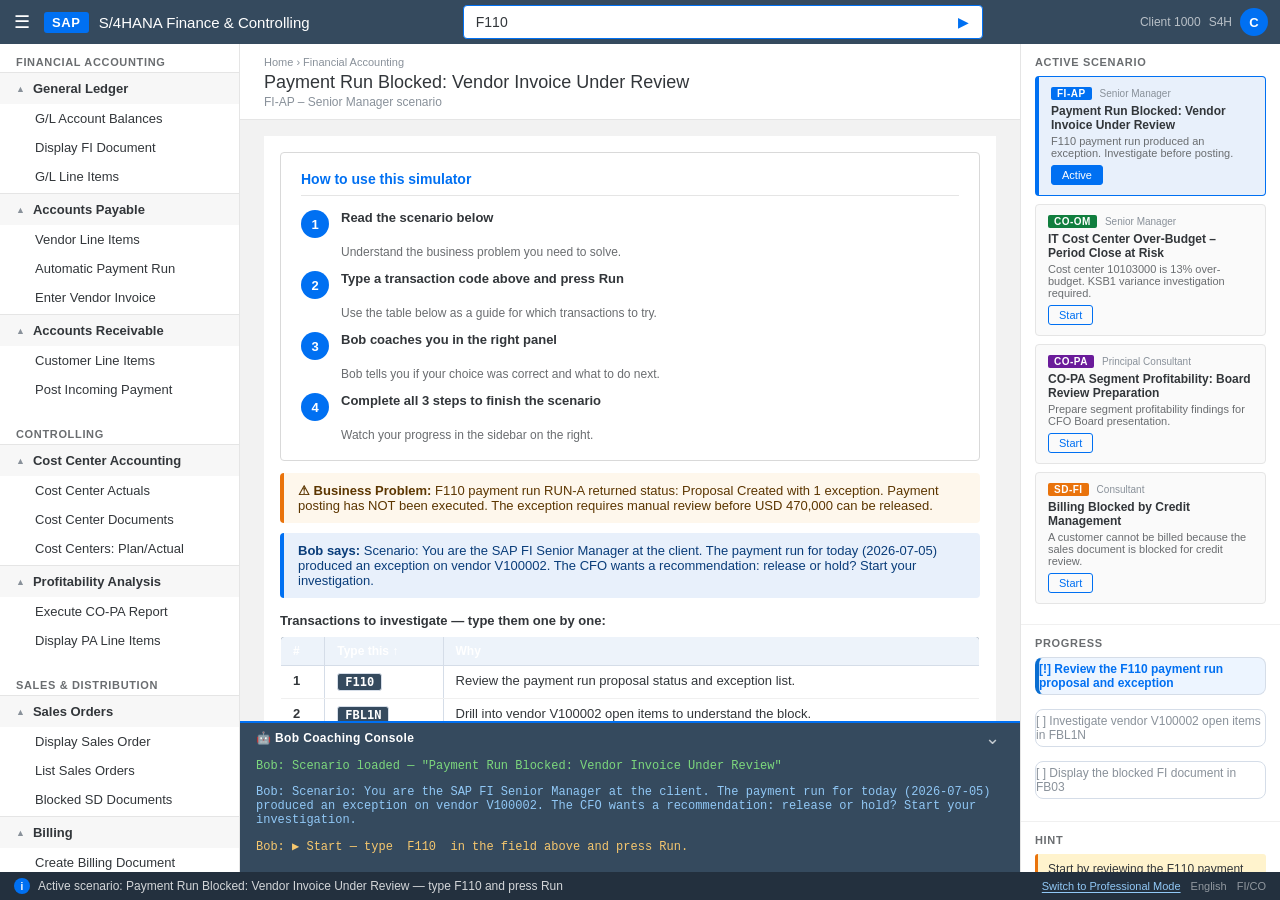
==== frontend/pages/index.html @ 7cc78877 "feat: initial commit — SAP Fiori interface + FI/CO transactions + 3 Senior Manager scenarios - Full " ====
<!DOCTYPE html>
<html lang="en">
<head>
    <meta charset="UTF-8">
    <meta name="viewport" content="width=device-width, initial-scale=1.0">
    <title>SAP S/4HANA – IBM Bob SkillBridge</title>
    <link rel="stylesheet" href="../css/styles.css?v=5.0">
    <link rel="stylesheet" href="../css/fiori.css?v=5.0">
</head>
<body class="fiori-body">

    <!-- ── FIORI SHELL BAR (top) ──────────────────────────────────────── -->
    <header class="fiori-shell-bar">
        <div class="shell-left">
            <button class="shell-menu-btn" id="menuToggleBtn" title="Toggle navigation menu">&#9776;</button>
            <span class="shell-logo">SAP</span>
            <span class="shell-app-title">S/4HANA Finance &amp; Controlling</span>
        </div>
        <div class="shell-center">
            <!-- SAP Fiori search / transaction field -->
            <div class="shell-search-wrap">
                <input
                    id="commandField"
                    class="shell-search-input"
                    type="text"
                    autocomplete="off"
                    spellcheck="false"
                    placeholder="Search apps or enter transaction code…"
                    aria-label="SAP transaction command field"
                >
                <button id="enterCommandButton" class="shell-search-btn" title="Run (Enter)">&#9654;</button>
            </div>
        </div>
        <div class="shell-right">
            <span class="shell-meta">Client 1000</span>
            <span class="shell-meta">S4H</span>
            <div class="shell-user-avatar" title="CONSULTANT01">C</div>
        </div>
    </header>

    <!-- ── MAIN LAYOUT ────────────────────────────────────────────────── -->
    <div class="fiori-layout">

        <!-- ── LEFT NAV (Fiori side navigation) ──────────────────────── -->
        <nav class="fiori-nav" id="fioriNav">
            <div class="nav-section-label">Financial Accounting</div>
            <ul class="nav-group">
                <li class="nav-group-header" data-group="fi-gl">
                    <span class="nav-icon">&#9650;</span> General Ledger
                </li>
                <li class="nav-item" data-tcode="FS10N">G/L Account Balances</li>
                <li class="nav-item" data-tcode="FB03">Display FI Document</li>
                <li class="nav-item" data-tcode="FAGLL03">G/L Line Items</li>
            </ul>
            <ul class="nav-group">
                <li class="nav-group-header" data-group="fi-ap">
                    <span class="nav-icon">&#9650;</span> Accounts Payable
                </li>
                <li class="nav-item" data-tcode="FBL1N">Vendor Line Items</li>
                <li class="nav-item" data-tcode="F110">Automatic Payment Run</li>
                <li class="nav-item" data-tcode="MIRO">Enter Vendor Invoice</li>
            </ul>
            <ul class="nav-group">
                <li class="nav-group-header" data-group="fi-ar">
                    <span class="nav-icon">&#9650;</span> Accounts Receivable
                </li>
                <li class="nav-item" data-tcode="FBL5N">Customer Line Items</li>
                <li class="nav-item" data-tcode="F-28">Post Incoming Payment</li>
            </ul>

            <div class="nav-section-label" style="margin-top:12px;">Controlling</div>
            <ul class="nav-group">
                <li class="nav-group-header" data-group="co-cca">
                    <span class="nav-icon">&#9650;</span> Cost Center Accounting
                </li>
                <li class="nav-item" data-tcode="KSB1">Cost Center Actuals</li>
                <li class="nav-item" data-tcode="KSB5">Cost Center Documents</li>
                <li class="nav-item" data-tcode="S_ALR_87013611">Cost Centers: Plan/Actual</li>
            </ul>
            <ul class="nav-group">
                <li class="nav-group-header" data-group="co-pa">
                    <span class="nav-icon">&#9650;</span> Profitability Analysis
                </li>
                <li class="nav-item" data-tcode="KE30">Execute CO-PA Report</li>
                <li class="nav-item" data-tcode="KE24">Display PA Line Items</li>
            </ul>

            <div class="nav-section-label" style="margin-top:12px;">Sales &amp; Distribution</div>
            <ul class="nav-group">
                <li class="nav-group-header" data-group="sd">
                    <span class="nav-icon">&#9650;</span> Sales Orders
                </li>
                <li class="nav-item" data-tcode="VA03">Display Sales Order</li>
                <li class="nav-item" data-tcode="VA05">List Sales Orders</li>
                <li class="nav-item" data-tcode="VKM3">Blocked SD Documents</li>
            </ul>
            <ul class="nav-group">
                <li class="nav-group-header" data-group="sd-bill">
                    <span class="nav-icon">&#9650;</span> Billing
                </li>
                <li class="nav-item" data-tcode="VF01">Create Billing Document</li>
                <li class="nav-item" data-tcode="VF04">Billing Due List</li>
            </ul>

            <!-- Separator -->
            <div class="nav-separator"></div>
            <div class="nav-section-label">Training</div>
            <ul class="nav-group">
                <li class="nav-group-header" data-group="training">
                    <span class="nav-icon">&#9650;</span> Practice Scenarios
                </li>
                <li class="nav-item" style="font-weight:700;" onclick="window.location.href='scenarios.html'">&#127919; Open Interactive Scenarios</li>
                <li class="nav-item scenario-nav-item" data-scenario="payment_run_exception">&#127381; Payment Run Blocked</li>
                <li class="nav-item scenario-nav-item" data-scenario="cost_center_overrun">&#127381; IT Cost Center Overrun</li>
                <li class="nav-item scenario-nav-item" data-scenario="copa_margin_analysis">&#127381; CO-PA Board Report</li>
                <li class="nav-item scenario-nav-item" data-scenario="billing_credit_block">&#127381; Billing Credit Block</li>
            </ul>
        </nav>

        <!-- ── CONTENT AREA ──────────────────────────────────────────── -->
        <div class="fiori-content">

            <!-- Content header (breadcrumb + title) -->
            <div class="content-header">
                <div class="content-breadcrumb" id="contentBreadcrumb">Home &rsaquo; Financial Accounting</div>
                <div class="content-title-row">
                    <h1 class="content-title" id="screenTitle">SAP S/4HANA Sandbox</h1>
                    <p  class="content-subtitle" id="screenSubtitle">Select a transaction or scenario from the menu</p>
                </div>
            </div>

            <!-- Transaction workspace -->
            <div class="content-body">
                <div id="transactionWorkspace" class="workspace-content"></div>
            </div>

            <!-- Bob coaching panel (collapsible footer-style) -->
            <div class="coach-panel" id="coachPanel">
                <div class="coach-panel-header">
                    <span class="coach-label">&#129302; Bob Coaching Console</span>
                    <button class="coach-toggle-btn" id="coachToggleBtn" title="Collapse">&#8964;</button>
                </div>
                <div id="consoleOutput" class="coach-output"></div>
            </div>
        </div>

        <!-- ── RIGHT SIDEBAR (Progress + Hints) ─────────────────────── -->
        <aside class="fiori-sidebar" id="fioriSidebar">
            <div class="sidebar-section">
                <div class="sidebar-section-title">Active Scenario</div>
                <div id="scenarioPanel"></div>
            </div>
            <div class="sidebar-section">
                <div class="sidebar-section-title">Progress</div>
                <div id="progressPanel"></div>
            </div>
            <div class="sidebar-section">
                <div class="sidebar-section-title">Hint</div>
                <p id="currentHint" class="sidebar-hint">Select a scenario from the menu to begin.</p>
            </div>
            <div class="sidebar-section">
                <div class="sidebar-section-title">Learning Objectives</div>
                <div id="learningObjectivesPanel"></div>
            </div>
            <div class="sidebar-section">
                <div class="sidebar-section-title">Quick Reference</div>
                <div id="quickReferencePanel"></div>
            </div>
        </aside>
    </div>

    <!-- ── FIORI STATUS BAR (bottom) ─────────────────────────────────── -->
    <footer class="fiori-status-bar">
        <div class="status-left">
            <span id="messageTypeIndicator" class="status-indicator status-info">i</span>
            <span id="messageBar">Ready — select a transaction from the menu or type a code above.</span>
        </div>
        <div class="status-right">
            <span id="modeToggleButton" class="status-mode-btn">Switch to Professional Mode</span>
            <span class="status-tag">English</span>
            <span class="status-tag">FI/CO</span>
        </div>
    </footer>

    <script type="module" src="../js/app/main.js?v=5.0"></script>
</body>
</html>
---- frontend/css/styles.css ----
:root {
    --bg: #eef3f8;
    --panel: #ffffff;
    --panel-soft: #f7f9fc;
    --border: #d5dde8;
    --text: #1f2d3d;
    --text-soft: #5f6f82;
    --primary: #0a6ed1;
    --primary-dark: #0854a0;
    --success: #256f3a;
    --success-bg: #eaf7ed;
    --warning: #8d6b00;
    --warning-bg: #fff8d6;
    --error: #aa0808;
    --error-bg: #ffecef;
    --info: #0a6ed1;
    --info-bg: #eaf3fc;
    --shadow: rgba(31, 45, 61, 0.08);
}

* {
    box-sizing: border-box;
}

html,
body {
    margin: 0;
    min-height: 100%;
    font-family: "Segoe UI", Arial, sans-serif;
    background: var(--bg);
    color: var(--text);
}

.training-page {
    min-height: 100vh;
}

.training-shell {
    min-height: 100vh;
    display: flex;
    flex-direction: column;
}

.training-header {
    display: flex;
    justify-content: space-between;
    align-items: center;
    gap: 16px;
    padding: 14px 18px;
    background: linear-gradient(180deg, #fdfefe 0%, #edf3fa 100%);
    border-bottom: 1px solid var(--border);
}

.training-brand {
    display: flex;
    align-items: center;
    gap: 14px;
}

.training-logo {
    display: inline-flex;
    align-items: center;
    justify-content: center;
    width: 52px;
    height: 30px;
    border-radius: 4px;
    background: linear-gradient(135deg, #009de0 0%, #0a6ed1 100%);
    color: #ffffff;
    font-weight: 700;
    letter-spacing: 0.04em;
}

.training-brand h1 {
    margin: 0;
    font-size: 22px;
}

.training-brand p,
.training-session-meta span {
    margin: 4px 0 0;
    font-size: 13px;
    color: var(--text-soft);
}

.training-session-meta {
    display: flex;
    gap: 14px;
    flex-wrap: wrap;
}

.training-command-bar {
    display: flex;
    justify-content: space-between;
    gap: 16px;
    padding: 14px 18px;
    background: #f4f8fc;
    border-bottom: 1px solid var(--border);
}

.command-entry {
    display: flex;
    align-items: end;
    gap: 10px;
    flex-wrap: wrap;
}

.command-entry label {
    display: block;
    width: 100%;
    font-size: 12px;
    color: var(--text-soft);
}

.command-entry input {
    width: 420px;
    max-width: 100%;
    height: 40px;
    padding: 8px 12px;
    border: 1px solid #aebfd3;
    border-radius: 6px;
    background: #ffffff;
    font-size: 14px;
    outline: none;
}

.command-entry input:focus {
    border-color: var(--primary);
    box-shadow: 0 0 0 2px rgba(10, 110, 209, 0.12);
}

.primary-action,
.module-button {
    height: 40px;
    padding: 0 14px;
    border: 1px solid var(--border);
    border-radius: 6px;
    background: #ffffff;
    color: var(--text);
    font-size: 14px;
    cursor: pointer;
}

.primary-action {
    background: var(--primary);
    border-color: var(--primary);
    color: #ffffff;
    font-weight: 600;
}

.module-actions {
    display: flex;
    gap: 8px;
    flex-wrap: wrap;
    align-items: center;
}

.module-button.active,
.practice-button {
    background: #dcecff;
    border-color: #9fc3eb;
    color: var(--primary-dark);
    font-weight: 600;
}

.training-main {
    flex: 1;
    display: flex;
    gap: 16px;
    padding: 16px 18px;
    overflow: hidden;
}

.training-workspace {
    flex: 1;
    display: flex;
    flex-direction: column;
    gap: 16px;
    min-width: 0;
}

.workspace-panel,
.sidebar-panel {
    background: var(--panel);
    border: 1px solid var(--border);
    border-radius: 10px;
    box-shadow: 0 4px 14px var(--shadow);
}

.workspace-panel {
    display: flex;
    flex-direction: column;
    min-height: 0;
}

.panel-header {
    padding: 14px 16px;
    border-bottom: 1px solid var(--border);
    background: var(--panel-soft);
}

.panel-header h2 {
    margin: 0;
    font-size: 18px;
}

.panel-header p {
    margin: 4px 0 0;
    font-size: 13px;
    color: var(--text-soft);
}

.workspace-content,
.conversation-output {
    padding: 16px;
    overflow: auto;
    min-height: 220px;
}

.workspace-content {
    background: #ffffff;
}

.conversation-output {
    background: #fbfcfe;
    font-family: "Courier New", Consolas, monospace;
    font-size: 13px;
    line-height: 1.6;
}

.training-sidebar {
    width: 340px;
    display: flex;
    flex-direction: column;
    gap: 14px;
    overflow: auto;
}

.sidebar-panel {
    padding: 14px;
}

.sidebar-panel h3 {
    margin: 0 0 10px;
    font-size: 13px;
    color: var(--primary-dark);
    text-transform: uppercase;
    letter-spacing: 0.04em;
}

.sidebar-panel p,
.sidebar-panel li,
.sidebar-panel div {
    font-size: 13px;
    line-height: 1.55;
}

.sidebar-list {
    margin: 0;
    padding-left: 18px;
}

.scenario-card,
.reference-item,
.progress-item {
    padding: 10px 12px;
    margin-bottom: 10px;
    border: 1px solid var(--border);
    border-radius: 8px;
    background: #ffffff;
}

.scenario-card.active,
.progress-item.active {
    background: #edf5ff;
    border-left: 4px solid var(--primary);
}

.progress-item.completed {
    background: var(--success-bg);
    border-left: 4px solid var(--success);
}

.reference-list,
.progress-list {
    display: flex;
    flex-direction: column;
}

.console-line {
    margin: 0 0 8px;
    white-space: pre-wrap;
    word-break: break-word;
}

.console-line.system {
    color: var(--text);
}

.console-line.info {
    color: var(--info);
}

.console-line.success {
    color: var(--success);
}

.console-line.warning {
    color: var(--warning);
}

.console-line.error {
    color: var(--error);
}

.console-line.prompt {
    color: #5a2c8a;
    font-weight: 600;
}

.training-status-bar {
    display: flex;
    justify-content: space-between;
    align-items: center;
    gap: 12px;
    padding: 10px 18px;
    background: #edf3fa;
    border-top: 1px solid var(--border);
    font-size: 13px;
}

.status-left,
.status-right {
    display: flex;
    align-items: center;
    gap: 10px;
    flex-wrap: wrap;
}

.status-indicator {
    display: inline-flex;
    align-items: center;
    justify-content: center;
    width: 20px;
    height: 20px;
    border-radius: 50%;
    font-size: 12px;
    font-weight: 700;
}

.status-info {
    background: var(--info-bg);
    color: var(--info);
}

.status-success {
    background: var(--success-bg);
    color: var(--success);
}

.status-warning {
    background: var(--warning-bg);
    color: var(--warning);
}

.status-error {
    background: var(--error-bg);
    color: var(--error);
}

.training-grid {
    width: 100%;
    border-collapse: collapse;
    margin-top: 12px;
    font-size: 13px;
}

.training-grid th,
.training-grid td {
    padding: 10px 12px;
    border: 1px solid var(--border);
    text-align: left;
    vertical-align: top;
}

.training-grid th {
    background: #edf3fa;
}

.training-callout {
    padding: 12px 14px;
    border-radius: 8px;
    margin-bottom: 12px;
}

.training-callout.info {
    background: var(--info-bg);
    color: var(--info);
}

.training-callout.warning {
    background: var(--warning-bg);
    color: var(--warning);
}

.training-callout.success {
    background: var(--success-bg);
    color: var(--success);
}

.training-callout.error {
    background: var(--error-bg);
    color: var(--error);
}

kbd {
    display: inline-block;
    padding: 2px 6px;
    border: 1px solid var(--border);
    border-radius: 4px;
    background: #ffffff;
    font-family: "Courier New", Consolas, monospace;
    font-size: 12px;
}

@media (max-width: 1100px) {
    .training-main,
    .training-command-bar,
    .training-header {
        flex-direction: column;
        align-items: stretch;
    }

    .training-sidebar {
        width: 100%;
    }

    .command-entry input {
        width: 100%;
    }
}

/* Made with Bob */

/* Professional Mode - SAP Selection Screen Styles */
.sap-selection-screen {
    background: #ffffff;
    padding: 20px;
    border-radius: 8px;
}

.selection-header {
    margin-bottom: 20px;
    padding-bottom: 12px;
    border-bottom: 2px solid var(--border);
}

.selection-header h3 {
    margin: 0 0 4px;
    font-size: 18px;
    color: var(--text);
}

.selection-header p {
    margin: 0;
    font-size: 13px;
    color: var(--text-soft);
}

.selection-section {
    margin-bottom: 24px;
    padding: 16px;
    background: #f9fbfd;
    border: 1px solid var(--border);
    border-radius: 6px;
}

.section-title {
    margin-bottom: 14px;
    font-size: 14px;
    font-weight: 600;
    color: var(--primary-dark);
}

.selection-fields {
    display: grid;
    grid-template-columns: repeat(auto-fit, minmax(280px, 1fr));
    gap: 12px;
}

.sap-field-row {
    display: flex;
    flex-direction: column;
    gap: 4px;
}

.sap-field-row label {
    font-size: 12px;
    color: var(--text-soft);
}

.sap-input {
    height: 32px;
    padding: 6px 10px;
    border: 1px solid #b8c7d9;
    border-radius: 4px;
    background: #ffffff;
    font-size: 13px;
    outline: none;
}

.sap-input:focus {
    border-color: var(--primary);
    box-shadow: 0 0 0 2px rgba(10, 110, 209, 0.12);
}

.sap-checkbox-row {
    display: flex;
    align-items: center;
    gap: 8px;
    padding: 6px 0;
}

.sap-checkbox-row input[type="checkbox"] {
    width: 16px;
    height: 16px;
}

.sap-checkbox-row label {
    font-size: 13px;
    color: var(--text);
}

.selection-actions {
    display: flex;
    gap: 10px;
    padding-top: 16px;
    border-top: 1px solid var(--border);
}

.sap-button {
    height: 36px;
    padding: 0 16px;
    border: 1px solid var(--border);
    border-radius: 6px;
    background: #ffffff;
    color: var(--text);
    font-size: 14px;
    cursor: pointer;
    transition: all 0.2s;
}

.sap-button:hover {
    background: #f4f7fb;
    border-color: var(--primary);
}

.sap-button-primary {
    background: var(--primary);
    border-color: var(--primary);
    color: #ffffff;
    font-weight: 600;
}

.sap-button-primary:hover {
    background: var(--primary-dark);
}

/* Result Grid Styles */
.result-grid-container {
    background: #ffffff;
    padding: 20px;
    border-radius: 8px;
}

.result-header {
    margin-bottom: 16px;
    padding-bottom: 12px;
    border-bottom: 2px solid var(--border);
}

.result-header h3 {
    margin: 0 0 4px;
    font-size: 18px;
}

.result-header p {
    margin: 0;
    font-size: 13px;
    color: var(--text-soft);
}

.sap-result-grid {
    width: 100%;
    border-collapse: collapse;
    font-size: 13px;
}

.sap-result-grid th,
.sap-result-grid td {
    padding: 10px 12px;
    border: 1px solid #d5dde8;
    text-align: left;
}

.sap-result-grid th {
    background: #edf3fa;
    font-weight: 600;
    color: var(--text);
}

.sap-result-grid tbody tr:hover {
    background: #f7faff;
}

.status-badge {
    display: inline-block;
    padding: 4px 10px;
    border-radius: 4px;
    font-size: 11px;
    font-weight: 600;
}

.status-badge.status-success {
    background: var(--success-bg);
    color: var(--success);
}

.status-badge.status-warning {
    background: var(--warning-bg);
    color: var(--warning);
}

.status-badge.status-error {
    background: var(--error-bg);
    color: var(--error);
}

.mode-toggle {
    background: #dcecff;
    border-color: #9fc3eb;
    color: var(--primary-dark);
    font-weight: 600;
}

/* ─────────────────────────────────────────────────────────────────────────────
   FI/CO MODULE STYLES
   Senior Manager / Principal Consultant preparation
   IBM Bob: SAP SkillBridge Sandbox
   ───────────────────────────────────────────────────────────────────────────── */

/* ── Module badges on command bar buttons ─────────────────────────────────── */
.module-button.fi-btn {
    border-color: #0a6ed1;
    color: #0a6ed1;
    font-weight: 600;
}
.module-button.co-btn {
    border-color: #256f3a;
    color: #256f3a;
    font-weight: 600;
}

/* ── Scenario Cards ───────────────────────────────────────────────────────── */
.scenario-card {
    border: 1px solid var(--border);
    border-radius: 6px;
    padding: 10px 12px;
    margin-bottom: 10px;
    background: var(--panel-soft);
    transition: border-color 0.15s;
}
.scenario-card.active {
    border-color: var(--primary);
    background: var(--info-bg);
}
.scenario-card-header {
    display: flex;
    align-items: center;
    gap: 8px;
    margin-bottom: 4px;
}
.scenario-module-badge {
    display: inline-block;
    padding: 2px 7px;
    border-radius: 3px;
    font-size: 10px;
    font-weight: 700;
    letter-spacing: 0.05em;
    text-transform: uppercase;
    background: var(--primary);
    color: #fff;
}
.scenario-module-badge.fiap   { background: #0a6ed1; }
.scenario-module-badge.coom   { background: #256f3a; }
.scenario-module-badge.copa   { background: #7c5cd8; }
.scenario-module-badge.sdfi   { background: #8d6b00; color: #fff; }
.scenario-level {
    font-size: 10px;
    color: var(--text-soft);
}
.scenario-summary {
    font-size: 12px;
    color: var(--text-soft);
    margin: 4px 0 8px;
}
.scenario-select-btn {
    display: inline-block;
    padding: 4px 12px;
    border: 1px solid var(--primary);
    border-radius: 4px;
    background: transparent;
    color: var(--primary);
    cursor: pointer;
    font-size: 12px;
    transition: background 0.1s, color 0.1s;
}
.scenario-select-btn:hover {
    background: var(--primary);
    color: #fff;
}
.scenario-select-btn.active {
    background: var(--primary);
    color: #fff;
    cursor: default;
}

/* ── FI/CO KPI Cards (used in F110 and KE30 result grids) ─────────────────── */
.fi-kpi-card {
    display: inline-flex;
    flex-direction: column;
    padding: 8px 16px;
    border-radius: 6px;
    border: 1px solid var(--border);
    background: var(--panel-soft);
    min-width: 160px;
    margin: 4px 8px 4px 0;
    vertical-align: top;
}
.fi-kpi-card.ok {
    border-color: var(--success);
    background: var(--success-bg);
}
.fi-kpi-card.warn {
    border-color: #c76a00;
    background: #fff5e6;
}
.fi-kpi-label {
    font-size: 11px;
    color: var(--text-soft);
    text-transform: uppercase;
    letter-spacing: 0.04em;
}
.fi-kpi-value {
    font-size: 18px;
    font-weight: 700;
    color: var(--text);
    margin: 2px 0;
}
.fi-kpi-count {
    font-size: 11px;
    color: var(--text-soft);
}

/* ── Variance Indicators ──────────────────────────────────────────────────── */
.variance-over {
    color: var(--error) !important;
    font-weight: 600;
}
.variance-under {
    color: var(--success) !important;
    font-weight: 600;
}

/* ── Status Indicators for Payment Blocks ────────────────────────────────── */
.status-blocked {
    color: var(--error);
    font-weight: 600;
}
.status-ok {
    color: var(--success);
    font-weight: 600;
}
.fi-status-ok {
    color: var(--success);
}

/* ── SAP Muted cells ─────────────────────────────────────────────────────── */
.sap-muted {
    color: var(--text-soft);
    font-style: italic;
}

/* ── Highlight row in result grids ──────────────────────────────────────── */
.highlight-row {
    background: var(--warning-bg) !important;
}

/* ── FI/CO result meta secondary row (KPI cards row) ────────────────────── */
.sap-result-meta.secondary {
    margin-top: 8px;
    display: flex;
    flex-wrap: wrap;
    gap: 8px;
}

/* ── Total row in result grids ──────────────────────────────────────────── */
.sap-grid-table tfoot .total-row {
    background: var(--panel-soft);
    font-weight: 700;
    border-top: 2px solid var(--border);
}

/* ── SAP message bars ────────────────────────────────────────────────────── */
.sap-message-bar {
    margin-top: 10px;
    padding: 7px 12px;
    border-radius: 4px;
    font-size: 12px;
    font-weight: 600;
    border-left: 4px solid var(--border);
}
.sap-message-bar.success {
    background: var(--success-bg);
    border-left-color: var(--success);
    color: var(--success);
}
.sap-message-bar.warning {
    background: var(--warning-bg);
    border-left-color: #c76a00;
    color: var(--warning);
}
.sap-message-bar.info {
    background: var(--info-bg);
    border-left-color: var(--primary);
    color: var(--primary);
}

/* ── SAP checkbox row for FBL1N ─────────────────────────────────────────── */
.sap-checkbox-row {
    display: flex;
    align-items: center;
    gap: 8px;
    padding: 6px 0;
    font-size: 13px;
}
.sap-checkbox-row input[type="checkbox"] {
    margin: 0;
    cursor: pointer;
}
.sap-checkbox-row label {
    margin-right: 8px;
    cursor: pointer;
    color: var(--text);
}

/* ── SAP short input for period range fields ─────────────────────────────── */
.sap-input.short {
    width: 70px;
}

/* ── SAP KV metadata spans ───────────────────────────────────────────────── */
.sap-kv {
    display: inline-block;
    margin-right: 16px;
    font-size: 12px;
    color: var(--text-soft);
}
.sap-kv strong {
    color: var(--text);
}

/* ── Result header layout ────────────────────────────────────────────────── */
.sap-result-header {
    margin-bottom: 12px;
    padding-bottom: 8px;
    border-bottom: 1px solid var(--border);
}
.sap-result-meta {
    display: flex;
    flex-wrap: wrap;
    gap: 4px 0;
}

/* Made with Bob – FI/CO styles for Senior Manager role preparation */

/* ── Onboarding / How-to-use box ─────────────────────────────────────────── */
.onboarding-box {
    background: var(--panel);
    border: 1px solid var(--border);
    border-radius: 8px;
    padding: 18px 20px;
    margin-bottom: 4px;
}
.onboarding-how-title {
    font-size: 14px;
    font-weight: 700;
    color: var(--primary);
    margin-bottom: 14px;
    padding-bottom: 8px;
    border-bottom: 1px solid var(--border);
}
.onboarding-how-steps {
    display: flex;
    flex-direction: column;
    gap: 12px;
}
.onboarding-how-step {
    display: flex;
    align-items: flex-start;
    gap: 12px;
}
.onboarding-how-num {
    display: flex;
    align-items: center;
    justify-content: center;
    min-width: 28px;
    height: 28px;
    background: var(--primary);
    color: #fff;
    border-radius: 50%;
    font-size: 13px;
    font-weight: 700;
    flex-shrink: 0;
}
.onboarding-how-step strong {
    font-size: 13px;
    display: block;
    margin-bottom: 2px;
}
.onboarding-how-step span {
    font-size: 12px;
    color: var(--text-soft);
}

/* ── Progress steps inside workspace ────────────────────────────────────── */
.onboarding-progress {
    display: flex;
    flex-direction: column;
    gap: 8px;
}
.onboarding-step {
    display: flex;
    align-items: center;
    gap: 10px;
    padding: 8px 12px;
    border-radius: 6px;
    font-size: 13px;
    border: 1px solid var(--border);
}
.onboarding-step.done {
    background: var(--success-bg);
    border-color: var(--success);
    color: var(--success);
}
.onboarding-step.current {
    background: var(--info-bg);
    border-color: var(--primary);
    color: var(--primary);
    font-weight: 700;
}
.onboarding-step.todo {
    background: var(--panel-soft);
    color: var(--text-soft);
}
.step-icon {
    font-size: 15px;
    min-width: 18px;
    text-align: center;
}

/* Made with Bob – onboarding styles */
---- frontend/css/fiori.css ----
/**
 * SAP Fiori-style layout for IBM Bob SAP SkillBridge
 * Replicates SAP S/4HANA Fiori Launchpad visual design
 */

/* ── Reset & base ─────────────────────────────────────────────────────────── */
* { box-sizing: border-box; margin: 0; padding: 0; }

html, body {
    height: 100%;
    font-family: "72", "72full", "SAP72", "Noto Sans", "Helvetica Neue", Arial, sans-serif;
    font-size: 14px;
    background: #f2f2f2;
    color: #32363a;
    overflow: hidden;
}

/* ── SHELL BAR ────────────────────────────────────────────────────────────── */
.fiori-shell-bar {
    position: fixed;
    top: 0; left: 0; right: 0;
    height: 44px;
    background: #354a5e;
    display: flex;
    align-items: center;
    gap: 0;
    z-index: 100;
    padding: 0;
}

.shell-left {
    display: flex;
    align-items: center;
    gap: 0;
    padding: 0 8px 0 0;
    flex-shrink: 0;
}

.shell-menu-btn {
    width: 44px;
    height: 44px;
    background: none;
    border: none;
    color: #fff;
    font-size: 18px;
    cursor: pointer;
    display: flex;
    align-items: center;
    justify-content: center;
    transition: background 0.15s;
}
.shell-menu-btn:hover { background: rgba(255,255,255,0.1); }

.shell-logo {
    background: #0070f2;
    color: #fff;
    font-size: 13px;
    font-weight: 700;
    padding: 3px 8px;
    border-radius: 3px;
    letter-spacing: 0.05em;
    margin-right: 10px;
}

.shell-app-title {
    color: #fff;
    font-size: 15px;
    font-weight: 400;
    white-space: nowrap;
}

.shell-center {
    flex: 1;
    display: flex;
    align-items: center;
    justify-content: center;
    padding: 0 12px;
}

.shell-search-wrap {
    display: flex;
    align-items: center;
    width: 100%;
    max-width: 520px;
    background: rgba(255,255,255,0.12);
    border-radius: 4px;
    border: 1px solid rgba(255,255,255,0.2);
    transition: background 0.15s;
}
.shell-search-wrap:focus-within {
    background: #fff;
    border-color: #0070f2;
}

.shell-search-input {
    flex: 1;
    background: none;
    border: none;
    outline: none;
    color: #fff;
    padding: 6px 12px;
    font-size: 14px;
    font-family: inherit;
}
.shell-search-wrap:focus-within .shell-search-input {
    color: #32363a;
}
.shell-search-input::placeholder { color: rgba(255,255,255,0.6); }
.shell-search-wrap:focus-within .shell-search-input::placeholder { color: #89919a; }

.shell-search-btn {
    width: 36px;
    height: 32px;
    background: none;
    border: none;
    color: rgba(255,255,255,0.7);
    cursor: pointer;
    font-size: 14px;
    display: flex;
    align-items: center;
    justify-content: center;
    border-radius: 0 3px 3px 0;
    transition: color 0.1s;
}
.shell-search-wrap:focus-within .shell-search-btn { color: #0070f2; }
.shell-search-btn:hover { color: #fff; }

.shell-right {
    display: flex;
    align-items: center;
    gap: 8px;
    padding: 0 12px;
    flex-shrink: 0;
}

.shell-meta {
    color: rgba(255,255,255,0.65);
    font-size: 12px;
}

.shell-user-avatar {
    width: 28px;
    height: 28px;
    background: #0070f2;
    color: #fff;
    border-radius: 50%;
    display: flex;
    align-items: center;
    justify-content: center;
    font-size: 13px;
    font-weight: 700;
    cursor: pointer;
}

/* ── MAIN LAYOUT ─────────────────────────────────────────────────────────── */
.fiori-layout {
    display: flex;
    height: calc(100vh - 44px - 28px); /* minus shell bar + status bar */
    margin-top: 44px;
    overflow: hidden;
}

/* ── LEFT NAVIGATION ─────────────────────────────────────────────────────── */
.fiori-nav {
    width: 240px;
    min-width: 240px;
    background: #fff;
    border-right: 1px solid #e5e5e5;
    overflow-y: auto;
    transition: width 0.2s, min-width 0.2s;
    flex-shrink: 0;
}

.fiori-nav.collapsed {
    width: 0;
    min-width: 0;
    overflow: hidden;
}

.nav-section-label {
    padding: 12px 16px 4px;
    font-size: 11px;
    font-weight: 700;
    text-transform: uppercase;
    letter-spacing: 0.06em;
    color: #6a6d70;
}

.nav-group {
    list-style: none;
    margin-bottom: 2px;
}

.nav-group-header {
    display: flex;
    align-items: center;
    gap: 8px;
    padding: 8px 16px;
    font-size: 13px;
    font-weight: 600;
    color: #32363a;
    cursor: pointer;
    user-select: none;
    background: #f7f7f7;
    border-top: 1px solid #e5e5e5;
    transition: background 0.1s;
}
.nav-group-header:hover { background: #e8f0fb; }

.nav-icon {
    font-size: 9px;
    color: #89919a;
    transition: transform 0.2s;
}
.nav-group.collapsed .nav-icon { transform: rotate(-90deg); }
.nav-group.collapsed .nav-item { display: none; }

.nav-item {
    padding: 7px 16px 7px 32px;
    font-size: 13px;
    color: #32363a;
    cursor: pointer;
    white-space: nowrap;
    overflow: hidden;
    text-overflow: ellipsis;
    transition: background 0.1s, color 0.1s;
    border-left: 3px solid transparent;
}
.nav-item:hover {
    background: #e8f0fb;
    color: #0070f2;
}
.nav-item.active {
    background: #e8f0fb;
    color: #0070f2;
    border-left-color: #0070f2;
    font-weight: 600;
}

.nav-item.scenario-nav-item {
    color: #6a6d70;
    font-style: normal;
}
.nav-item.scenario-nav-item:hover { color: #0070f2; }
.nav-item.scenario-nav-item.active {
    color: #0070f2;
    border-left-color: #0070f2;
    background: #e8f0fb;
}

.nav-separator {
    border-top: 2px solid #e5e5e5;
    margin: 8px 0;
}

/* ── CONTENT AREA ────────────────────────────────────────────────────────── */
.fiori-content {
    flex: 1;
    display: flex;
    flex-direction: column;
    overflow: hidden;
    background: #f2f2f2;
}

.content-header {
    background: #fff;
    padding: 12px 24px 10px;
    border-bottom: 1px solid #e5e5e5;
    flex-shrink: 0;
}

.content-breadcrumb {
    font-size: 11px;
    color: #89919a;
    margin-bottom: 4px;
}

.content-title-row {
    display: flex;
    flex-direction: column;
    gap: 2px;
}

.content-title {
    font-size: 18px;
    font-weight: 400;
    color: #32363a;
}

.content-subtitle {
    font-size: 12px;
    color: #89919a;
}

.content-body {
    flex: 1;
    overflow-y: auto;
    padding: 16px 24px;
}

/* ── BOB COACHING PANEL ──────────────────────────────────────────────────── */
.coach-panel {
    background: #354a5e;
    border-top: 2px solid #0070f2;
    flex-shrink: 0;
    max-height: 200px;
    display: flex;
    flex-direction: column;
    transition: max-height 0.2s;
}
.coach-panel.collapsed { max-height: 34px; }

.coach-panel-header {
    display: flex;
    align-items: center;
    justify-content: space-between;
    padding: 6px 16px;
    flex-shrink: 0;
    cursor: default;
}

.coach-label {
    color: #fff;
    font-size: 12px;
    font-weight: 600;
    letter-spacing: 0.03em;
}

.coach-toggle-btn {
    background: none;
    border: none;
    color: rgba(255,255,255,0.7);
    cursor: pointer;
    font-size: 18px;
    line-height: 1;
    padding: 0 4px;
    transition: transform 0.2s;
}
.coach-panel.collapsed .coach-toggle-btn { transform: rotate(180deg); }

.coach-output {
    flex: 1;
    overflow-y: auto;
    padding: 4px 16px 8px;
}
.coach-panel.collapsed .coach-output { display: none; }

/* Console lines inside coach panel */
.console-line {
    font-size: 12px;
    padding: 2px 0;
    font-family: "Courier New", monospace;
}
.console-line.success { color: #7dd87d; }
.console-line.info    { color: #91c8f6; }
.console-line.warning { color: #f6c76e; }
.console-line.error   { color: #f8a0a0; }
.console-line.prompt  { color: #c8c8c8; }
.console-line.system  { color: #a0c8e8; }

/* ── RIGHT SIDEBAR ───────────────────────────────────────────────────────── */
.fiori-sidebar {
    width: 260px;
    min-width: 260px;
    background: #fff;
    border-left: 1px solid #e5e5e5;
    overflow-y: auto;
    flex-shrink: 0;
}

.sidebar-section {
    padding: 12px 14px;
    border-bottom: 1px solid #f0f0f0;
}

.sidebar-section-title {
    font-size: 11px;
    font-weight: 700;
    text-transform: uppercase;
    letter-spacing: 0.06em;
    color: #6a6d70;
    margin-bottom: 8px;
}

.sidebar-hint {
    font-size: 12px;
    color: #32363a;
    line-height: 1.5;
    background: #fff3cd;
    border-left: 3px solid #e9730c;
    padding: 6px 10px;
    border-radius: 3px;
}

/* ── STATUS BAR ──────────────────────────────────────────────────────────── */
.fiori-status-bar {
    position: fixed;
    bottom: 0; left: 0; right: 0;
    height: 28px;
    background: #23303e;
    display: flex;
    align-items: center;
    justify-content: space-between;
    padding: 0 14px;
    z-index: 100;
}

.status-left {
    display: flex;
    align-items: center;
    gap: 8px;
}

.status-indicator {
    width: 16px;
    height: 16px;
    border-radius: 50%;
    display: flex;
    align-items: center;
    justify-content: center;
    font-size: 10px;
    font-weight: 700;
    flex-shrink: 0;
}
.status-info    { background: #0070f2; color: #fff; }
.status-success { background: #107e3e; color: #fff; }
.status-warning { background: #e9730c; color: #fff; }
.status-error   { background: #bb0000; color: #fff; }

#messageBar {
    font-size: 12px;
    color: rgba(255,255,255,0.8);
}

.status-right {
    display: flex;
    align-items: center;
    gap: 10px;
}

.status-tag {
    font-size: 11px;
    color: rgba(255,255,255,0.5);
}

.status-mode-btn {
    font-size: 11px;
    color: #91c8f6;
    cursor: pointer;
    text-decoration: underline;
    text-underline-offset: 2px;
}
.status-mode-btn:hover { color: #fff; }

/* ── WORKSPACE CONTENT (transaction screens) ─────────────────────────────── */
.workspace-content {
    min-height: 100px;
}

/* SAP-style Selection Screen */
.sap-selection-screen {
    background: #fff;
    border: 1px solid #d9d9d9;
    border-radius: 4px;
    overflow: hidden;
    max-width: 680px;
}

.sap-screen-header {
    background: #354a5e;
    color: #fff;
    padding: 8px 16px;
    display: flex;
    align-items: center;
    gap: 12px;
}

.sap-tcode {
    background: #0070f2;
    color: #fff;
    padding: 2px 8px;
    border-radius: 3px;
    font-size: 12px;
    font-weight: 700;
    font-family: monospace;
}

.sap-screen-title {
    font-size: 13px;
    font-weight: 600;
}

.sap-toolbar {
    background: #f7f7f7;
    padding: 6px 12px;
    display: flex;
    gap: 6px;
    border-bottom: 1px solid #e5e5e5;
}

.sap-btn {
    padding: 4px 14px;
    background: #fff;
    border: 1px solid #c0c0c0;
    border-radius: 3px;
    font-size: 12px;
    cursor: pointer;
    color: #32363a;
    transition: background 0.1s;
}
.sap-btn:hover { background: #e8f0fb; border-color: #0070f2; color: #0070f2; }

.sap-form-section {
    padding: 16px 20px;
}

.sap-section-title {
    font-size: 12px;
    font-weight: 700;
    color: #354a5e;
    margin-bottom: 12px;
    padding-bottom: 6px;
    border-bottom: 1px solid #e5e5e5;
}

.sap-form-row {
    display: flex;
    align-items: center;
    gap: 12px;
    margin-bottom: 8px;
}

.sap-label {
    width: 160px;
    font-size: 13px;
    color: #32363a;
    flex-shrink: 0;
    text-align: right;
}

.sap-input {
    padding: 4px 8px;
    border: 1px solid #c0c0c0;
    border-radius: 3px;
    font-size: 13px;
    font-family: monospace;
    width: 220px;
    color: #32363a;
    background: #fff;
    transition: border-color 0.1s;
}
.sap-input:focus {
    outline: none;
    border-color: #0070f2;
    box-shadow: 0 0 0 2px rgba(0,112,242,0.12);
}
.sap-input.short { width: 80px; }

.sap-hint-bar {
    background: #e8f0fb;
    padding: 7px 16px;
    font-size: 12px;
    color: #0070f2;
    border-top: 1px solid #d0e4fa;
}

/* SAP Result Grid */
.sap-result-grid {
    background: #fff;
    border: 1px solid #d9d9d9;
    border-radius: 4px;
    overflow: hidden;
}

.sap-result-header {
    background: #f7f7f7;
    padding: 10px 16px;
    border-bottom: 1px solid #e5e5e5;
}

.sap-result-meta {
    display: flex;
    flex-wrap: wrap;
    gap: 4px 0;
}
.sap-result-meta.secondary {
    margin-top: 10px;
    display: flex;
    flex-wrap: wrap;
    gap: 8px;
}

.sap-kv {
    display: inline-block;
    margin-right: 20px;
    font-size: 12px;
    color: #6a6d70;
}
.sap-kv strong { color: #32363a; }

.sap-grid-table {
    width: 100%;
    border-collapse: collapse;
    font-size: 13px;
}
.sap-grid-table thead tr {
    background: #354a5e;
    color: #fff;
}
.sap-grid-table th {
    padding: 7px 12px;
    text-align: left;
    font-weight: 600;
    font-size: 12px;
    white-space: nowrap;
}
.sap-grid-table td {
    padding: 6px 12px;
    border-bottom: 1px solid #f0f0f0;
    color: #32363a;
}
.sap-grid-table tbody tr:hover { background: #f5f9ff; }
.sap-grid-table .number { text-align: right; font-family: monospace; }
.sap-grid-table tfoot .total-row {
    background: #f7f7f7;
    font-weight: 700;
    border-top: 2px solid #d9d9d9;
}

/* Training callouts */
.training-callout {
    border-radius: 4px;
    padding: 10px 14px;
    margin-bottom: 10px;
    font-size: 13px;
    border-left: 4px solid;
}
.training-callout.info {
    background: #e8f0fb;
    border-color: #0070f2;
    color: #0a3d7a;
}
.training-callout.warning {
    background: #fef7ec;
    border-color: #e9730c;
    color: #5c3600;
}
.training-callout.success {
    background: #f0faf4;
    border-color: #107e3e;
    color: #0a4020;
}
.training-callout.error {
    background: #fff0f0;
    border-color: #bb0000;
    color: #5a0000;
}

/* Training grid (coaching mode tables) */
.training-grid {
    width: 100%;
    border-collapse: collapse;
    font-size: 13px;
    background: #fff;
    border: 1px solid #d9d9d9;
    border-radius: 4px;
    overflow: hidden;
}
.training-grid thead tr { background: #354a5e; color: #fff; }
.training-grid th { padding: 7px 12px; text-align: left; font-size: 12px; font-weight: 600; }
.training-grid td { padding: 7px 12px; border-bottom: 1px solid #f0f0f0; }
.training-grid tbody tr:hover { background: #f5f9ff; }
.training-grid kbd {
    display: inline-block;
    background: #354a5e;
    color: #fff;
    padding: 1px 7px;
    border-radius: 3px;
    font-family: monospace;
    font-size: 12px;
    font-weight: 700;
}

/* Onboarding box */
.onboarding-box {
    background: #fff;
    border: 1px solid #d9d9d9;
    border-radius: 4px;
    padding: 18px 20px;
    margin-bottom: 12px;
}
.onboarding-how-title {
    font-size: 14px;
    font-weight: 700;
    color: #0070f2;
    margin-bottom: 14px;
    padding-bottom: 8px;
    border-bottom: 1px solid #e5e5e5;
}
.onboarding-how-steps { display: flex; flex-direction: column; gap: 12px; }
.onboarding-how-step { display: flex; align-items: flex-start; gap: 12px; }
.onboarding-how-num {
    display: flex; align-items: center; justify-content: center;
    min-width: 28px; height: 28px;
    background: #0070f2; color: #fff;
    border-radius: 50%; font-size: 13px; font-weight: 700; flex-shrink: 0;
}
.onboarding-how-step strong { font-size: 13px; display: block; margin-bottom: 2px; }
.onboarding-how-step span  { font-size: 12px; color: #6a6d70; }

/* Progress steps */
.onboarding-progress { display: flex; flex-direction: column; gap: 6px; }
.onboarding-step {
    display: flex; align-items: center; gap: 10px;
    padding: 7px 12px; border-radius: 4px; font-size: 13px;
    border: 1px solid #e5e5e5;
}
.onboarding-step.done    { background: #f0faf4; border-color: #107e3e; color: #107e3e; }
.onboarding-step.current { background: #e8f0fb; border-color: #0070f2; color: #0070f2; font-weight: 700; }
.onboarding-step.todo    { background: #fafafa; color: #89919a; }
.step-icon { font-size: 14px; min-width: 18px; text-align: center; }

/* Variance */
.variance-over   { color: #bb0000 !important; font-weight: 700; }
.variance-under  { color: #107e3e !important; font-weight: 700; }
.highlight-row   { background: #fef7ec !important; }
.sap-muted       { color: #89919a; font-style: italic; }
.status-blocked  { color: #bb0000; font-weight: 700; }
.status-ok       { color: #107e3e; font-weight: 700; }
.fi-status-ok    { color: #107e3e; }

/* SAP message bar */
.sap-message-bar {
    padding: 7px 14px; font-size: 12px; font-weight: 600;
    border-left: 4px solid #e5e5e5; margin-top: 0;
}
.sap-message-bar.success { background: #f0faf4; border-color: #107e3e; color: #107e3e; }
.sap-message-bar.warning { background: #fef7ec; border-color: #e9730c; color: #5c3600; }
.sap-message-bar.info    { background: #e8f0fb; border-color: #0070f2; color: #0a3d7a; }

/* FI KPI cards */
.fi-kpi-card {
    display: inline-flex; flex-direction: column;
    padding: 8px 14px; border-radius: 4px;
    border: 1px solid #e5e5e5; background: #fafafa;
    min-width: 150px; margin: 4px 8px 4px 0; vertical-align: top;
}
.fi-kpi-card.ok   { border-color: #107e3e; background: #f0faf4; }
.fi-kpi-card.warn { border-color: #e9730c; background: #fef7ec; }
.fi-kpi-label  { font-size: 11px; color: #6a6d70; text-transform: uppercase; letter-spacing: 0.04em; }
.fi-kpi-value  { font-size: 18px; font-weight: 700; color: #32363a; margin: 2px 0; }
.fi-kpi-count  { font-size: 11px; color: #6a6d70; }

/* SAP checkbox row */
.sap-checkbox-row {
    display: flex; align-items: center; gap: 8px;
    padding: 6px 0; font-size: 13px;
}
.sap-checkbox-row input[type="checkbox"] { margin: 0; cursor: pointer; }
.sap-checkbox-row label { margin-right: 8px; cursor: pointer; }

/* Scenario cards in right sidebar */
.scenario-card {
    background: #fafafa;
    border: 1px solid #e5e5e5;
    border-radius: 4px;
    padding: 10px 12px;
    margin-bottom: 8px;
    font-size: 12px;
}
.scenario-card.active { border-color: #0070f2; background: #e8f0fb; }
.scenario-card-header { display: flex; align-items: center; gap: 8px; margin-bottom: 4px; }
.scenario-module-badge {
    display: inline-block; padding: 1px 6px; border-radius: 2px;
    font-size: 10px; font-weight: 700; text-transform: uppercase;
    background: #354a5e; color: #fff;
}
.scenario-module-badge.fiap  { background: #0070f2; }
.scenario-module-badge.coom  { background: #107e3e; }
.scenario-module-badge.copa  { background: #6a1b9a; }
.scenario-module-badge.sdfi  { background: #e9730c; }
.scenario-level   { font-size: 10px; color: #89919a; }
.scenario-summary { font-size: 11px; color: #6a6d70; margin: 3px 0 6px; }
.scenario-select-btn {
    display: inline-block; padding: 3px 10px;
    border: 1px solid #0070f2; border-radius: 3px;
    background: transparent; color: #0070f2;
    cursor: pointer; font-size: 11px;
    transition: background 0.1s;
}
.scenario-select-btn:hover { background: #0070f2; color: #fff; }
.scenario-select-btn.active { background: #0070f2; color: #fff; cursor: default; }

/* Sidebar lists */
.sidebar-list { padding-left: 16px; font-size: 12px; color: #32363a; }
.sidebar-list li { margin-bottom: 4px; }

.reference-list  { display: flex; flex-direction: column; gap: 4px; }
.reference-item  { font-size: 12px; color: #32363a; }
.reference-item kbd {
    display: inline-block; background: #354a5e; color: #fff;
    padding: 1px 6px; border-radius: 3px;
    font-family: monospace; font-size: 11px; font-weight: 700;
}

.progress-list  { display: flex; flex-direction: column; gap: 4px; }
.progress-item  { font-size: 12px; color: #89919a; padding: 4px 0; }
.progress-item.active    { color: #0070f2; font-weight: 700; }
.progress-item.completed { color: #107e3e; }

/* Made with Bob – SAP Fiori layout */
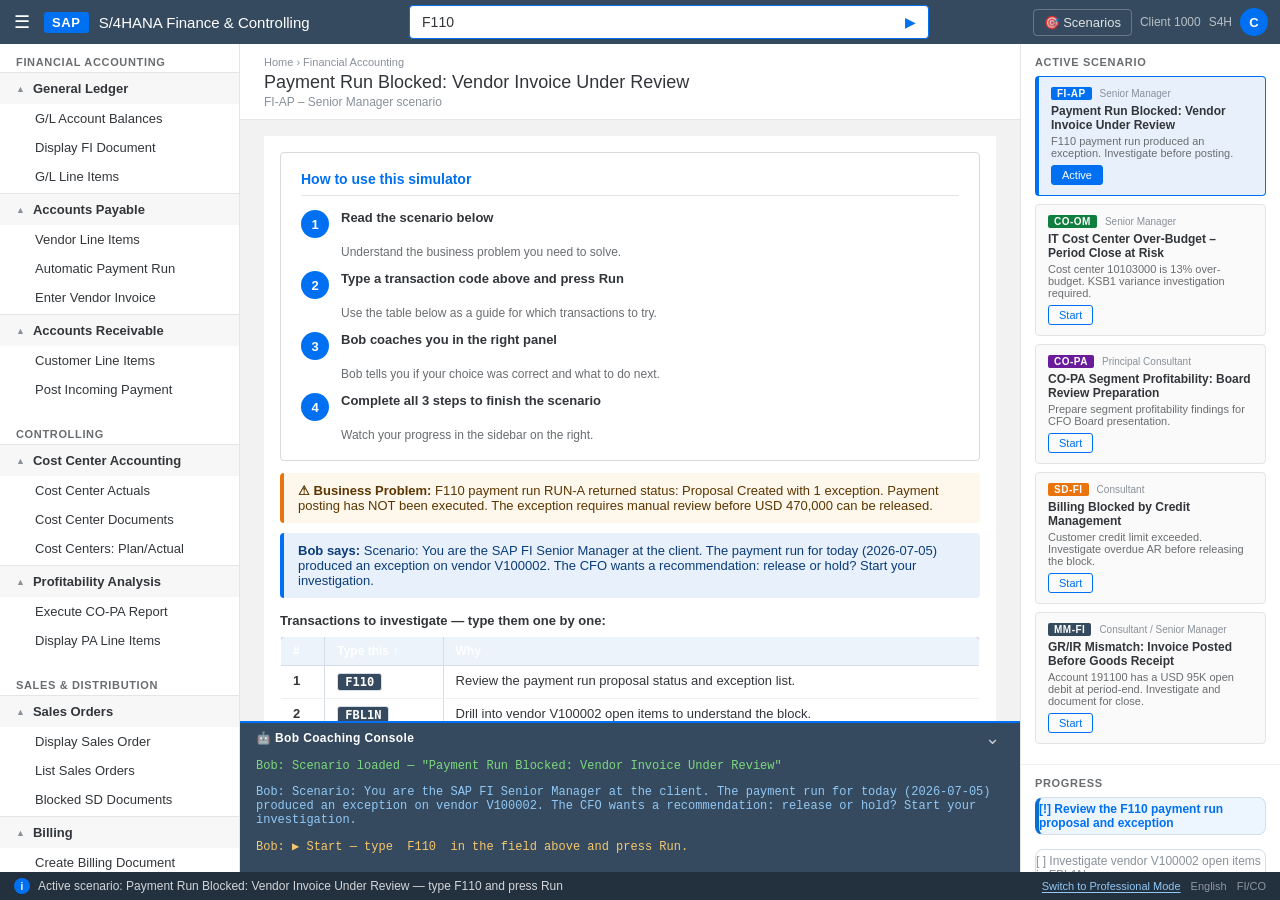
==== commit 246b1ccb: "feat: 2 new scenarios + FBL5N/MIRO + score persistence + nav improvements Scenarios (scenarios.html)" ====
--- a/frontend/pages/index.html
+++ b/frontend/pages/index.html
@@ -4,8 +4,8 @@
     <meta charset="UTF-8">
     <meta name="viewport" content="width=device-width, initial-scale=1.0">
     <title>SAP S/4HANA – IBM Bob SkillBridge</title>
-    <link rel="stylesheet" href="../css/styles.css?v=5.0">
-    <link rel="stylesheet" href="../css/fiori.css?v=5.0">
+    <link rel="stylesheet" href="../css/styles.css?v=6.0">
+    <link rel="stylesheet" href="../css/fiori.css?v=6.0">
 </head>
 <body class="fiori-body">
 
@@ -32,6 +32,9 @@
             </div>
         </div>
         <div class="shell-right">
+            <a href="scenarios.html" class="shell-scenarios-link" title="Practice Scenarios">
+                🎯 Scenarios
+            </a>
             <span class="shell-meta">Client 1000</span>
             <span class="shell-meta">S4H</span>
             <div class="shell-user-avatar" title="CONSULTANT01">C</div>
@@ -110,10 +113,11 @@
                     <span class="nav-icon">&#9650;</span> Practice Scenarios
                 </li>
                 <li class="nav-item" style="font-weight:700;" onclick="window.location.href='scenarios.html'">&#127919; Open Interactive Scenarios</li>
-                <li class="nav-item scenario-nav-item" data-scenario="payment_run_exception">&#127381; Payment Run Blocked</li>
-                <li class="nav-item scenario-nav-item" data-scenario="cost_center_overrun">&#127381; IT Cost Center Overrun</li>
-                <li class="nav-item scenario-nav-item" data-scenario="copa_margin_analysis">&#127381; CO-PA Board Report</li>
-                <li class="nav-item scenario-nav-item" data-scenario="billing_credit_block">&#127381; Billing Credit Block</li>
+                <li class="nav-item scenario-nav-item" data-scenario="payment_run_exception">&#127381; Payment Run Blocked (FI-AP)</li>
+                <li class="nav-item scenario-nav-item" data-scenario="cost_center_overrun">&#127381; IT Cost Center Overrun (CO)</li>
+                <li class="nav-item scenario-nav-item" data-scenario="copa_margin_analysis">&#127381; CO-PA Board Report (CO-PA)</li>
+                <li class="nav-item scenario-nav-item" data-scenario="billing_credit_block">&#127381; Billing Credit Block (SD-FI)</li>
+                <li class="nav-item scenario-nav-item" data-scenario="grir_mismatch_period_end">&#127381; GR/IR Mismatch (MM-FI)</li>
             </ul>
         </nav>
 
@@ -182,6 +186,6 @@
         </div>
     </footer>
 
-    <script type="module" src="../js/app/main.js?v=5.0"></script>
+    <script type="module" src="../js/app/main.js?v=6.0"></script>
 </body>
 </html>
--- a/frontend/css/fiori.css
+++ b/frontend/css/fiori.css
@@ -150,6 +150,26 @@
     font-size: 13px;
     font-weight: 700;
     cursor: pointer;
+}
+
+/* ── SHELL SCENARIOS LINK ────────────────────────────────────────────────── */
+.shell-scenarios-link {
+    display: flex;
+    align-items: center;
+    gap: 5px;
+    color: rgba(255,255,255,0.85);
+    font-size: 13px;
+    font-weight: 500;
+    text-decoration: none;
+    padding: 5px 10px;
+    border-radius: 4px;
+    border: 1px solid rgba(255,255,255,0.25);
+    transition: background 0.15s, color 0.15s;
+    white-space: nowrap;
+}
+.shell-scenarios-link:hover {
+    background: rgba(255,255,255,0.12);
+    color: #fff;
 }
 
 /* ── MAIN LAYOUT ─────────────────────────────────────────────────────────── */
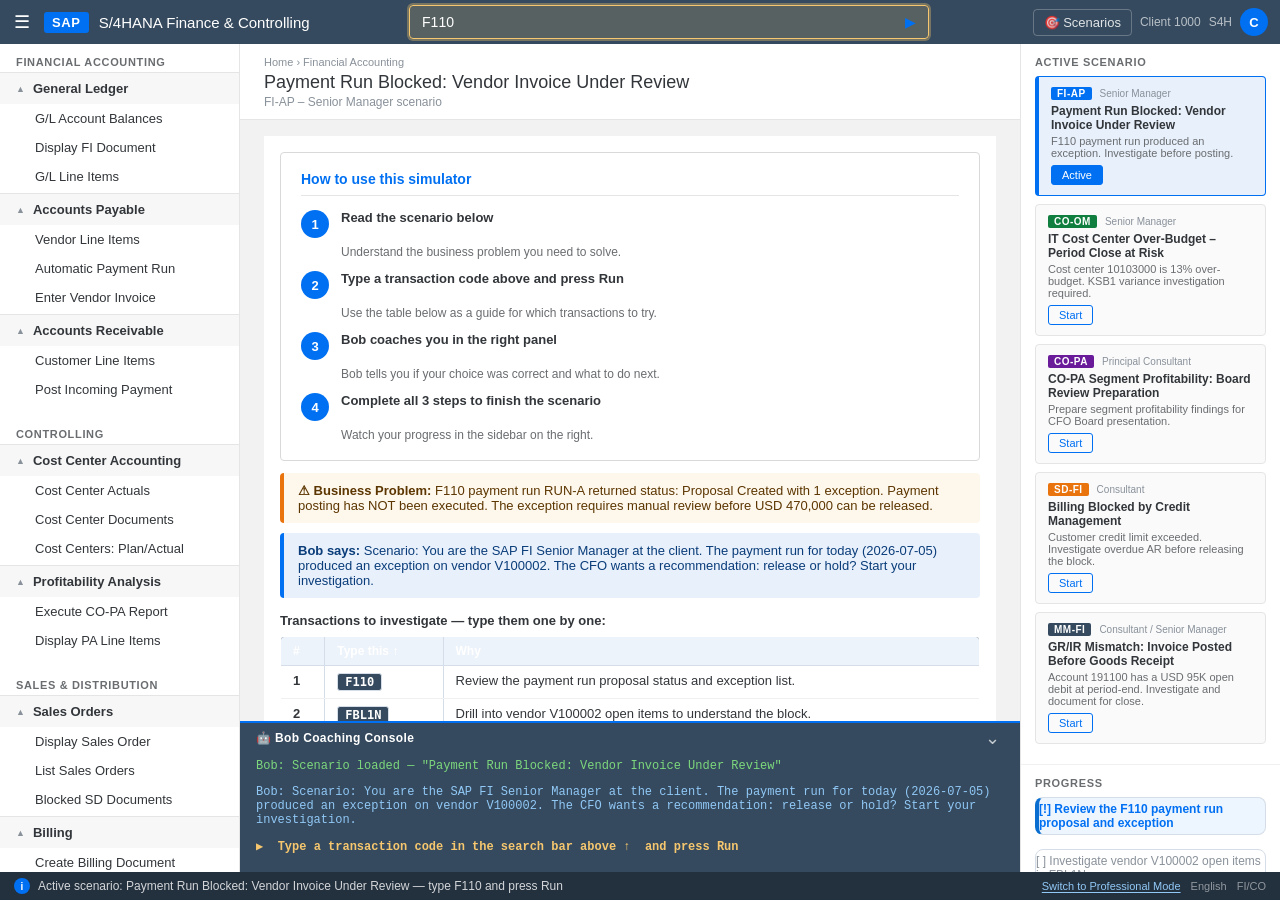
==== commit 8f3ab093: "ux: add Bob awaiting-input prompt — pulsing line + amber search bar highlight Problem: After Bob ask" ====
--- a/frontend/pages/index.html
+++ b/frontend/pages/index.html
@@ -4,8 +4,8 @@
     <meta charset="UTF-8">
     <meta name="viewport" content="width=device-width, initial-scale=1.0">
     <title>SAP S/4HANA – IBM Bob SkillBridge</title>
-    <link rel="stylesheet" href="../css/styles.css?v=6.0">
-    <link rel="stylesheet" href="../css/fiori.css?v=6.0">
+    <link rel="stylesheet" href="../css/styles.css?v=7.0">
+    <link rel="stylesheet" href="../css/fiori.css?v=7.0">
 </head>
 <body class="fiori-body">
 
@@ -186,6 +186,6 @@
         </div>
     </footer>
 
-    <script type="module" src="../js/app/main.js?v=6.0"></script>
+    <script type="module" src="../js/app/main.js?v=7.0"></script>
 </body>
 </html>
--- a/frontend/css/fiori.css
+++ b/frontend/css/fiori.css
@@ -377,6 +377,36 @@
 .console-line.error   { color: #f8a0a0; }
 .console-line.prompt  { color: #c8c8c8; }
 .console-line.system  { color: #a0c8e8; }
+
+/* ── BOB AWAITING INPUT — pulsing prompt line ──────────────────────────── */
+.console-line.awaiting-input {
+    color: #f6c76e;
+    font-weight: 700;
+    font-size: 12px;
+    margin-top: 4px;
+    display: flex;
+    align-items: center;
+    gap: 6px;
+    animation: bob-pulse 1.4s ease-in-out infinite;
+}
+@keyframes bob-pulse {
+    0%, 100% { opacity: 1; }
+    50%       { opacity: 0.45; }
+}
+
+/* Search bar highlight when Bob is waiting */
+.shell-search-wrap.bob-waiting {
+    background: rgba(246, 199, 110, 0.18) !important;
+    border-color: #f6c76e !important;
+    box-shadow: 0 0 0 2px rgba(246, 199, 110, 0.35);
+    transition: all 0.3s;
+}
+.shell-search-wrap.bob-waiting .shell-search-input {
+    color: #fff !important;
+}
+.shell-search-wrap.bob-waiting .shell-search-input::placeholder {
+    color: rgba(246, 199, 110, 0.85) !important;
+}
 
 /* ── RIGHT SIDEBAR ───────────────────────────────────────────────────────── */
 .fiori-sidebar {
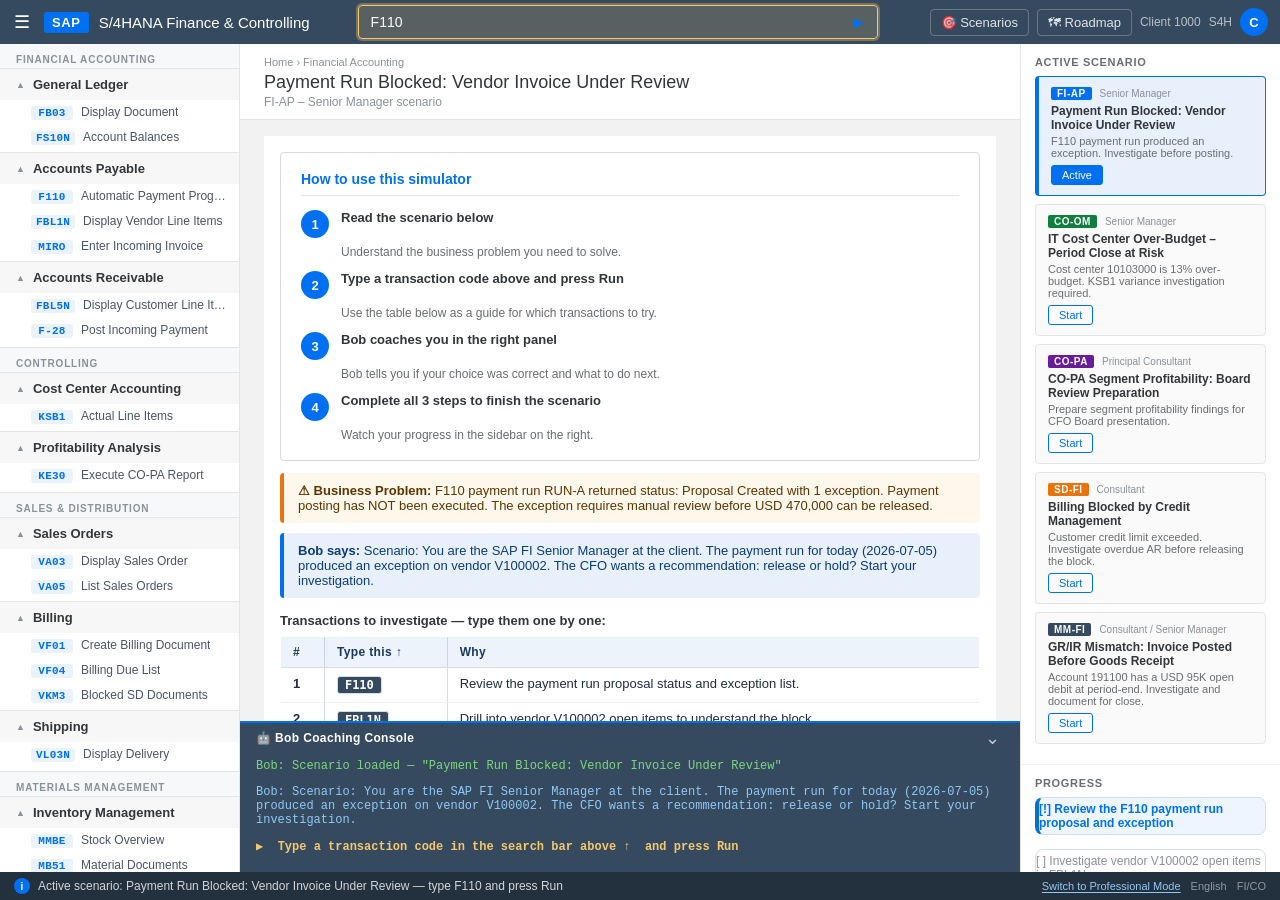
==== commit 627a34f6: "feat: SAP Menu Tree 3-level nav + Transaction Roadmap page Left navigation (index.html): - Rebuilt w" ====
--- a/frontend/pages/index.html
+++ b/frontend/pages/index.html
@@ -4,8 +4,8 @@
     <meta charset="UTF-8">
     <meta name="viewport" content="width=device-width, initial-scale=1.0">
     <title>SAP S/4HANA – IBM Bob SkillBridge</title>
-    <link rel="stylesheet" href="../css/styles.css?v=7.0">
-    <link rel="stylesheet" href="../css/fiori.css?v=7.0">
+    <link rel="stylesheet" href="../css/styles.css?v=8.0">
+    <link rel="stylesheet" href="../css/fiori.css?v=8.0">
 </head>
 <body class="fiori-body">
 
@@ -32,9 +32,8 @@
             </div>
         </div>
         <div class="shell-right">
-            <a href="scenarios.html" class="shell-scenarios-link" title="Practice Scenarios">
-                🎯 Scenarios
-            </a>
+            <a href="scenarios.html" class="shell-scenarios-link" title="Practice Scenarios">🎯 Scenarios</a>
+            <a href="roadmap.html" class="shell-scenarios-link" title="Transaction Roadmap">🗺 Roadmap</a>
             <span class="shell-meta">Client 1000</span>
             <span class="shell-meta">S4H</span>
             <div class="shell-user-avatar" title="CONSULTANT01">C</div>
@@ -44,81 +43,174 @@
     <!-- ── MAIN LAYOUT ────────────────────────────────────────────────── -->
     <div class="fiori-layout">
 
-        <!-- ── LEFT NAV (Fiori side navigation) ──────────────────────── -->
+        <!-- ── LEFT NAV — SAP Menu Tree (3 levels: module → sub-area → tcode) ── -->
         <nav class="fiori-nav" id="fioriNav">
-            <div class="nav-section-label">Financial Accounting</div>
+
+            <!-- ── FINANCIAL ACCOUNTING ──────────────────────────────────── -->
+            <div class="nav-module-label">Financial Accounting</div>
+
             <ul class="nav-group">
                 <li class="nav-group-header" data-group="fi-gl">
                     <span class="nav-icon">&#9650;</span> General Ledger
                 </li>
-                <li class="nav-item" data-tcode="FS10N">G/L Account Balances</li>
-                <li class="nav-item" data-tcode="FB03">Display FI Document</li>
-                <li class="nav-item" data-tcode="FAGLL03">G/L Line Items</li>
-            </ul>
+                <li class="nav-subitem" data-tcode="FB03">
+                    <span class="nav-tcode">FB03</span>
+                    <span class="nav-tdesc">Display Document</span>
+                </li>
+                <li class="nav-subitem" data-tcode="FS10N">
+                    <span class="nav-tcode">FS10N</span>
+                    <span class="nav-tdesc">Account Balances</span>
+                </li>
+            </ul>
+
             <ul class="nav-group">
                 <li class="nav-group-header" data-group="fi-ap">
                     <span class="nav-icon">&#9650;</span> Accounts Payable
                 </li>
-                <li class="nav-item" data-tcode="FBL1N">Vendor Line Items</li>
-                <li class="nav-item" data-tcode="F110">Automatic Payment Run</li>
-                <li class="nav-item" data-tcode="MIRO">Enter Vendor Invoice</li>
-            </ul>
+                <li class="nav-subitem" data-tcode="F110">
+                    <span class="nav-tcode">F110</span>
+                    <span class="nav-tdesc">Automatic Payment Program</span>
+                </li>
+                <li class="nav-subitem" data-tcode="FBL1N">
+                    <span class="nav-tcode">FBL1N</span>
+                    <span class="nav-tdesc">Display Vendor Line Items</span>
+                </li>
+                <li class="nav-subitem" data-tcode="MIRO">
+                    <span class="nav-tcode">MIRO</span>
+                    <span class="nav-tdesc">Enter Incoming Invoice</span>
+                </li>
+            </ul>
+
             <ul class="nav-group">
                 <li class="nav-group-header" data-group="fi-ar">
                     <span class="nav-icon">&#9650;</span> Accounts Receivable
                 </li>
-                <li class="nav-item" data-tcode="FBL5N">Customer Line Items</li>
-                <li class="nav-item" data-tcode="F-28">Post Incoming Payment</li>
-            </ul>
-
-            <div class="nav-section-label" style="margin-top:12px;">Controlling</div>
+                <li class="nav-subitem" data-tcode="FBL5N">
+                    <span class="nav-tcode">FBL5N</span>
+                    <span class="nav-tdesc">Display Customer Line Items</span>
+                </li>
+                <li class="nav-subitem" data-tcode="F-28">
+                    <span class="nav-tcode">F-28</span>
+                    <span class="nav-tdesc">Post Incoming Payment</span>
+                </li>
+            </ul>
+
+            <!-- ── CONTROLLING ────────────────────────────────────────────── -->
+            <div class="nav-module-label">Controlling</div>
+
             <ul class="nav-group">
                 <li class="nav-group-header" data-group="co-cca">
                     <span class="nav-icon">&#9650;</span> Cost Center Accounting
                 </li>
-                <li class="nav-item" data-tcode="KSB1">Cost Center Actuals</li>
-                <li class="nav-item" data-tcode="KSB5">Cost Center Documents</li>
-                <li class="nav-item" data-tcode="S_ALR_87013611">Cost Centers: Plan/Actual</li>
-            </ul>
+                <li class="nav-subitem" data-tcode="KSB1">
+                    <span class="nav-tcode">KSB1</span>
+                    <span class="nav-tdesc">Actual Line Items</span>
+                </li>
+            </ul>
+
             <ul class="nav-group">
                 <li class="nav-group-header" data-group="co-pa">
                     <span class="nav-icon">&#9650;</span> Profitability Analysis
                 </li>
-                <li class="nav-item" data-tcode="KE30">Execute CO-PA Report</li>
-                <li class="nav-item" data-tcode="KE24">Display PA Line Items</li>
-            </ul>
-
-            <div class="nav-section-label" style="margin-top:12px;">Sales &amp; Distribution</div>
-            <ul class="nav-group">
-                <li class="nav-group-header" data-group="sd">
+                <li class="nav-subitem" data-tcode="KE30">
+                    <span class="nav-tcode">KE30</span>
+                    <span class="nav-tdesc">Execute CO-PA Report</span>
+                </li>
+            </ul>
+
+            <!-- ── SALES & DISTRIBUTION ───────────────────────────────────── -->
+            <div class="nav-module-label">Sales &amp; Distribution</div>
+
+            <ul class="nav-group">
+                <li class="nav-group-header" data-group="sd-orders">
                     <span class="nav-icon">&#9650;</span> Sales Orders
                 </li>
-                <li class="nav-item" data-tcode="VA03">Display Sales Order</li>
-                <li class="nav-item" data-tcode="VA05">List Sales Orders</li>
-                <li class="nav-item" data-tcode="VKM3">Blocked SD Documents</li>
-            </ul>
+                <li class="nav-subitem" data-tcode="VA03">
+                    <span class="nav-tcode">VA03</span>
+                    <span class="nav-tdesc">Display Sales Order</span>
+                </li>
+                <li class="nav-subitem" data-tcode="VA05">
+                    <span class="nav-tcode">VA05</span>
+                    <span class="nav-tdesc">List Sales Orders</span>
+                </li>
+            </ul>
+
             <ul class="nav-group">
                 <li class="nav-group-header" data-group="sd-bill">
                     <span class="nav-icon">&#9650;</span> Billing
                 </li>
-                <li class="nav-item" data-tcode="VF01">Create Billing Document</li>
-                <li class="nav-item" data-tcode="VF04">Billing Due List</li>
-            </ul>
-
-            <!-- Separator -->
+                <li class="nav-subitem" data-tcode="VF01">
+                    <span class="nav-tcode">VF01</span>
+                    <span class="nav-tdesc">Create Billing Document</span>
+                </li>
+                <li class="nav-subitem" data-tcode="VF04">
+                    <span class="nav-tcode">VF04</span>
+                    <span class="nav-tdesc">Billing Due List</span>
+                </li>
+                <li class="nav-subitem" data-tcode="VKM3">
+                    <span class="nav-tcode">VKM3</span>
+                    <span class="nav-tdesc">Blocked SD Documents</span>
+                </li>
+            </ul>
+
+            <ul class="nav-group">
+                <li class="nav-group-header" data-group="sd-ship">
+                    <span class="nav-icon">&#9650;</span> Shipping
+                </li>
+                <li class="nav-subitem" data-tcode="VL03N">
+                    <span class="nav-tcode">VL03N</span>
+                    <span class="nav-tdesc">Display Delivery</span>
+                </li>
+            </ul>
+
+            <!-- ── MATERIALS MANAGEMENT ───────────────────────────────────── -->
+            <div class="nav-module-label">Materials Management</div>
+
+            <ul class="nav-group">
+                <li class="nav-group-header" data-group="mm-inv">
+                    <span class="nav-icon">&#9650;</span> Inventory Management
+                </li>
+                <li class="nav-subitem" data-tcode="MMBE">
+                    <span class="nav-tcode">MMBE</span>
+                    <span class="nav-tdesc">Stock Overview</span>
+                </li>
+                <li class="nav-subitem" data-tcode="MB51">
+                    <span class="nav-tcode">MB51</span>
+                    <span class="nav-tdesc">Material Documents</span>
+                </li>
+            </ul>
+
+            <ul class="nav-group">
+                <li class="nav-group-header" data-group="mm-iv">
+                    <span class="nav-icon">&#9650;</span> Invoice Verification
+                </li>
+                <li class="nav-subitem" data-tcode="MIRO">
+                    <span class="nav-tcode">MIRO</span>
+                    <span class="nav-tdesc">Enter Incoming Invoice</span>
+                </li>
+            </ul>
+
+            <!-- ── TRAINING ────────────────────────────────────────────────── -->
             <div class="nav-separator"></div>
-            <div class="nav-section-label">Training</div>
+            <div class="nav-module-label">Training</div>
+
             <ul class="nav-group">
                 <li class="nav-group-header" data-group="training">
                     <span class="nav-icon">&#9650;</span> Practice Scenarios
                 </li>
-                <li class="nav-item" style="font-weight:700;" onclick="window.location.href='scenarios.html'">&#127919; Open Interactive Scenarios</li>
-                <li class="nav-item scenario-nav-item" data-scenario="payment_run_exception">&#127381; Payment Run Blocked (FI-AP)</li>
-                <li class="nav-item scenario-nav-item" data-scenario="cost_center_overrun">&#127381; IT Cost Center Overrun (CO)</li>
-                <li class="nav-item scenario-nav-item" data-scenario="copa_margin_analysis">&#127381; CO-PA Board Report (CO-PA)</li>
-                <li class="nav-item scenario-nav-item" data-scenario="billing_credit_block">&#127381; Billing Credit Block (SD-FI)</li>
-                <li class="nav-item scenario-nav-item" data-scenario="grir_mismatch_period_end">&#127381; GR/IR Mismatch (MM-FI)</li>
-            </ul>
+                <li class="nav-item nav-training-link" onclick="window.location.href='scenarios.html'">
+                    &#127919; Interactive Scenarios
+                </li>
+                <li class="nav-item nav-training-link" onclick="window.location.href='roadmap.html'">
+                    &#128506; Transaction Roadmap
+                </li>
+                <li class="nav-item scenario-nav-item" data-scenario="payment_run_exception">&#9655; Payment Run Blocked</li>
+                <li class="nav-item scenario-nav-item" data-scenario="cost_center_overrun">&#9655; IT Cost Center Overrun</li>
+                <li class="nav-item scenario-nav-item" data-scenario="copa_margin_analysis">&#9655; CO-PA Board Report</li>
+                <li class="nav-item scenario-nav-item" data-scenario="billing_credit_block">&#9655; Billing Credit Block</li>
+                <li class="nav-item scenario-nav-item" data-scenario="grir_mismatch_period_end">&#9655; GR/IR Mismatch</li>
+            </ul>
+
         </nav>
 
         <!-- ── CONTENT AREA ──────────────────────────────────────────── -->
@@ -186,6 +278,6 @@
         </div>
     </footer>
 
-    <script type="module" src="../js/app/main.js?v=7.0"></script>
+    <script type="module" src="../js/app/main.js?v=8.0"></script>
 </body>
 </html>
--- a/frontend/css/fiori.css
+++ b/frontend/css/fiori.css
@@ -197,6 +197,21 @@
     overflow: hidden;
 }
 
+/* Module-level label (replaces nav-section-label) */
+.nav-module-label {
+    padding: 10px 16px 3px;
+    font-size: 10px;
+    font-weight: 700;
+    text-transform: uppercase;
+    letter-spacing: 0.08em;
+    color: #89919a;
+    background: #f7f8fa;
+    border-top: 1px solid #e5e5e5;
+    margin-top: 4px;
+}
+.nav-module-label:first-child { border-top: none; margin-top: 0; }
+
+/* Keep old label class for fallback */
 .nav-section-label {
     padding: 12px 16px 4px;
     font-size: 11px;
@@ -256,6 +271,64 @@
     border-left-color: #0070f2;
     font-weight: 600;
 }
+
+/* ── NAV SUBITEM — tcode row (level 3) ──────────────────────────────────── */
+.nav-subitem {
+    display: flex;
+    align-items: baseline;
+    gap: 8px;
+    padding: 5px 12px 5px 28px;
+    cursor: pointer;
+    border-left: 3px solid transparent;
+    transition: background 0.1s, border-color 0.1s;
+}
+.nav-subitem:hover {
+    background: #e8f0fb;
+    border-left-color: #b0c8f0;
+}
+.nav-subitem.active {
+    background: #e8f0fb;
+    border-left-color: #0070f2;
+}
+
+.nav-tcode {
+    font-family: "Courier New", monospace;
+    font-size: 11px;
+    font-weight: 700;
+    color: #0070f2;
+    background: #eaf3fc;
+    padding: 1px 5px;
+    border-radius: 3px;
+    min-width: 42px;
+    text-align: center;
+    flex-shrink: 0;
+    letter-spacing: 0.02em;
+}
+.nav-subitem:hover .nav-tcode,
+.nav-subitem.active .nav-tcode {
+    background: #0070f2;
+    color: #fff;
+}
+
+.nav-tdesc {
+    font-size: 12px;
+    color: #4a5568;
+    white-space: nowrap;
+    overflow: hidden;
+    text-overflow: ellipsis;
+}
+.nav-subitem:hover .nav-tdesc,
+.nav-subitem.active .nav-tdesc {
+    color: #0070f2;
+}
+
+/* Training quick-link items */
+.nav-training-link {
+    font-weight: 600;
+    color: #354a5e !important;
+    font-size: 12px;
+}
+.nav-training-link:hover { color: #0070f2 !important; }
 
 .nav-item.scenario-nav-item {
     color: #6a6d70;
@@ -712,14 +785,54 @@
     border-collapse: collapse;
     font-size: 13px;
     background: #fff;
-    border: 1px solid #d9d9d9;
+    border: 1px solid #c8d6e5;
     border-radius: 4px;
     overflow: hidden;
 }
-.training-grid thead tr { background: #354a5e; color: #fff; }
-.training-grid th { padding: 7px 12px; text-align: left; font-size: 12px; font-weight: 600; }
-.training-grid td { padding: 7px 12px; border-bottom: 1px solid #f0f0f0; }
-.training-grid tbody tr:hover { background: #f5f9ff; }
+/* High-contrast header: dark text on pale blue — readable at any screen size */
+.training-grid thead tr { background: #dde8f4; color: #1b3a5c; }
+.training-grid th {
+    padding: 8px 12px;
+    text-align: left;
+    font-size: 12px;
+    font-weight: 700;
+    letter-spacing: 0.03em;
+    border-right: 1px solid #c8d6e5;
+}
+.training-grid th:last-child { border-right: none; }
+.training-grid td { padding: 8px 12px; border-bottom: 1px solid #eef2f7; color: #1f2d3d; }
+.training-grid tbody tr:last-child td { border-bottom: none; }
+.training-grid tbody tr:hover { background: #f0f6ff; }
+
+/* Highlight row (blocked / exception items) */
+.training-grid tbody tr.highlight-row { background: #fff8e6; }
+.training-grid tbody tr.highlight-row:hover { background: #fef3d0; }
+
+/* Bob hint pill — shown inside coaching tables */
+.bob-hint-pill {
+    display: inline-flex;
+    align-items: center;
+    gap: 6px;
+    margin-top: 10px;
+    padding: 6px 12px;
+    background: #354a5e;
+    color: #fff;
+    border-radius: 20px;
+    font-size: 12px;
+    font-weight: 600;
+    cursor: pointer;
+    border: none;
+    transition: background 0.15s;
+    user-select: none;
+}
+.bob-hint-pill:hover { background: #0070f2; }
+.bob-hint-pill .pill-answer {
+    display: none;
+    color: #f6c76e;
+    font-weight: 700;
+}
+.bob-hint-pill.revealed .pill-answer { display: inline; }
+.bob-hint-pill.revealed .pill-label  { display: none; }
 .training-grid kbd {
     display: inline-block;
     background: #354a5e;
